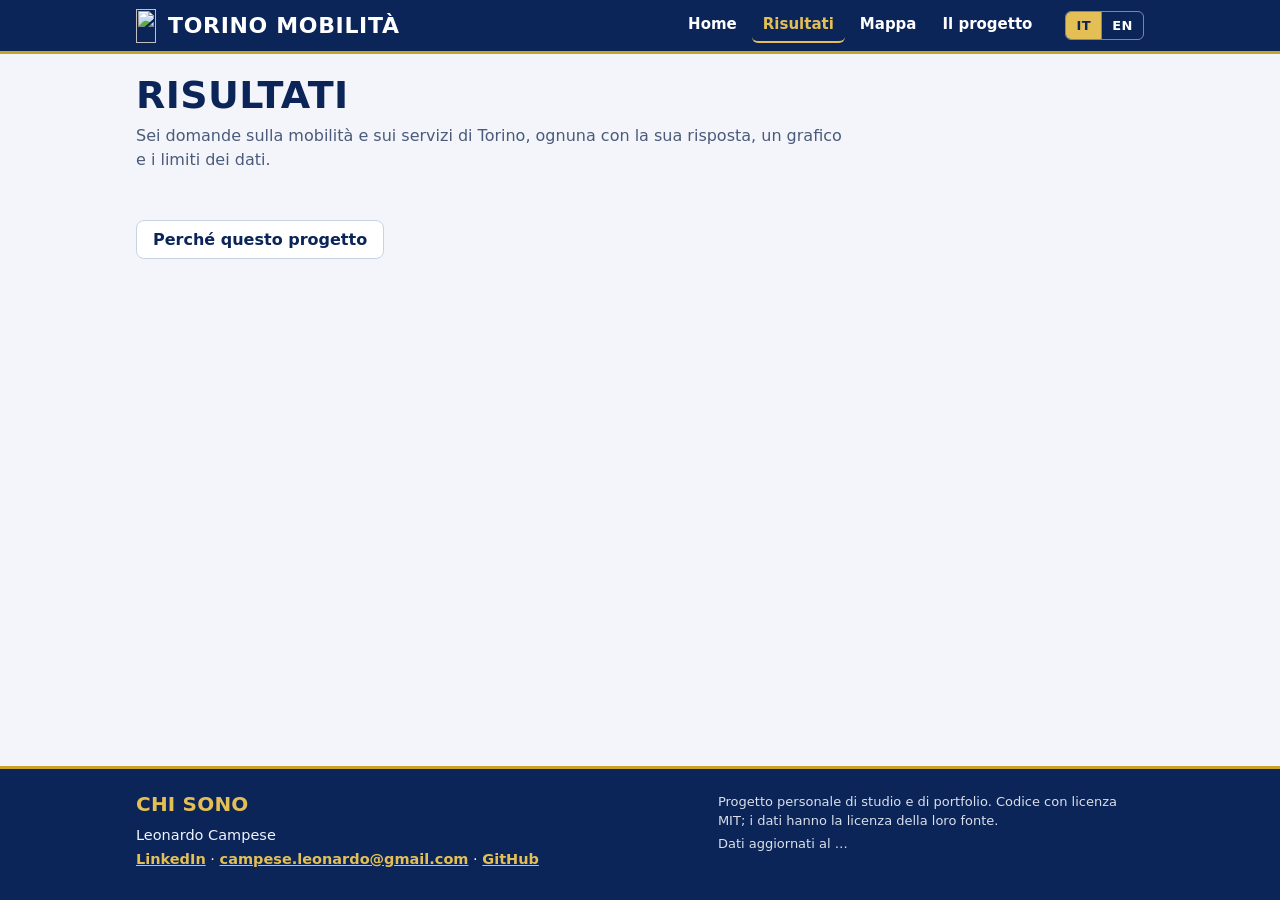
==== risultati.html @ 7cfeeca3 "L21 punto 1: TomTom fuori dal testo visibile; riga Fonti in ogni scheda (ultima della parte chiusa) " ====
<!doctype html>
<html lang="it">
<head>
<meta charset="utf-8">
<meta name="viewport" content="width=device-width, initial-scale=1">
<title data-en="Results — Torino Mobilità">Risultati — Torino Mobilità</title>
<meta name="description" content="Sei domande sulla mobilità e sui servizi di Torino, ognuna con la sua risposta, un grafico e i limiti dei dati.">
<meta name="theme-color" content="#0b2559">
<link rel="icon" href="assets/icona-32.png" sizes="32x32" type="image/png">
<link rel="apple-touch-icon" href="assets/icona-180.png">
<meta property="og:type" content="website">
<meta property="og:site_name" content="Torino Mobilità">
<meta property="og:locale" content="it_IT">
<meta property="og:title" content="Risultati — Torino Mobilità">
<meta property="og:description" content="Sei domande sulla mobilità e sui servizi di Torino, ognuna con la sua risposta, un grafico e i limiti dei dati.">
<meta property="og:url" content="https://campeseleonardo-tech.github.io/Turin-mobility/risultati.html">
<meta property="og:image" content="https://campeseleonardo-tech.github.io/Turin-mobility/assets/anteprima.png">
<meta property="og:image:width" content="1200">
<meta property="og:image:height" content="630">
<meta name="twitter:card" content="summary_large_image">
<meta name="twitter:title" content="Risultati — Torino Mobilità">
<meta name="twitter:description" content="Sei domande sulla mobilità e sui servizi di Torino, ognuna con la sua risposta, un grafico e i limiti dei dati.">
<meta name="twitter:image" content="https://campeseleonardo-tech.github.io/Turin-mobility/assets/anteprima.png">
<link rel="stylesheet" href="assets/stile.css">
</head>
<body>
<header class="barra-alta"><div class="dentro">
  <a class="marchio" href="index.html"><img src="assets/logo.png" alt="" width="23" height="34">Torino Mobilità</a>
  <nav aria-label="Pagine del sito" data-en-label="Site pages"><a href="index.html" data-en="Home">Home</a><a href="risultati.html" aria-current="page" data-en="Results">Risultati</a><a href="mappa_torino.html" data-en="Map">Mappa</a><a href="progetto.html" data-en="The project">Il progetto</a></nav>
  <div class="lingua" role="group" aria-label="Lingua"  data-en-label="Language"><button type="button" data-l="it" aria-pressed="true" title="Italiano">IT</button><button type="button" data-l="en" aria-pressed="false" title="English">EN</button></div>
</div></header>
<main>
<div class="testa">
  <div>
    <h1 data-en="Results">Risultati</h1>
    <p class="sub" data-en="Six questions about mobility and services in Turin, each with its answer, a chart and the limits of the data.">Sei domande sulla mobilità e sui servizi di Torino, ognuna con la sua risposta, un grafico e i limiti dei dati.</p>
  </div>
</div>

<div id="galleria" class="galleria"></div>

<p class="sub perche" style="margin-top:22px"><a class="btn" href="progetto.html" data-en="Why this project">Perché questo progetto</a></p>

<dialog id="finestra" aria-labelledby="finTitolo">
  <div class="fin-testa">
    <div>
      <div id="finMeta" class="fin-meta"></div>
      <h2 id="finTitolo"></h2>
    </div>
    <button class="fin-chiudi" id="finChiudi" aria-label="Chiudi" data-en-label="Close">×</button>
  </div>
  <div class="fin-corpo" id="finCorpo"></div>
</dialog>
</main>
<footer class="piede"><div class="dentro">
  <div>
    <h2 data-en="About me">Chi sono</h2>
    <p>Leonardo Campese</p>
    <p><a href="https://www.linkedin.com/in/leocampese/">LinkedIn</a> · <a href="mailto:campese.leonardo@gmail.com">campese.leonardo@gmail.com</a> · <a href="https://github.com/campeseleonardo-tech/Turin-mobility">GitHub</a></p>
  </div>
  <div>
    <p class="piccolo" data-en="Personal study and portfolio project. Code under the MIT licence; data keep the licence of their source.">Progetto personale di studio e di portfolio. Codice con licenza MIT; i dati hanno la licenza della loro fonte.</p>
    <p class="piccolo" id="datiAggiornati">Dati aggiornati al …</p>
  </div>
</div></footer>

<!-- le schede dei risultati; se manca, la pagina funziona lo stesso -->
<script src="data/schede_risultati.js"></script>
<script src="assets/sito.js"></script>
<script src="assets/gara.js"></script>
<script src="assets/area.js"></script>
<script src="assets/animazioni.js"></script>
<script>Sito.avvia();</script>
<script>
"use strict";
const $ = id => document.getElementById(id);
let schede = [];

const esc = Sito.esc, formattaNumero = Sito.formattaNumero, T = Sito.T;
const forma = s => (Sito.lingua() === "en" && s.forma_en) ? s.forma_en : s.forma;   // la forma nella lingua scelta
function conUnita(n, unita){ return formattaNumero(n) + (unita ? (unita === "%" ? "%" : " " + esc(unita)) : ""); }
function valoreGrande(n){ return formattaNumero(n.valore) + (n.unita === "%" ? "%" : ""); }
/* attributi per i numeri che salgono (assets/sito.js): un numero, oppure una forbice «21–28» */
function attrConta(n){
  if(typeof n.valore === "number") return ` data-valore="${n.valore}"`;
  const m = /^(\d+)\s*[–-]\s*(\d+)$/.exec(String(n.valore));
  return m ? ` data-forbice="${m[1]},${m[2]}"` : "";
}
function dopoGrande(n){ return n.unita && n.unita !== "%" ? esc(n.unita) + " " : ""; }

/* una scheda valida ha la «forma» (scripts/schede_risultati.py) */
function schedaValida(r){
  const f = r && r.forma;
  return !!(f && typeof f.titolo === "string" && f.numero && Array.isArray(f.punti));
}

/* numero mostrato in pagina (1-5); il numero interno (s.risultato) resta valido per i link #rN */
function numeroDi(s){ return s.numero_pubblico != null ? s.numero_pubblico : s.risultato; }

/* ---------------- elenco ---------------- */
function mostraGalleria(){
  const g = $("galleria");
  if(!schede.length){
    g.innerHTML = `<div class="vuoto" style="flex:1 1 100%">${T("Nessun risultato trovato.", "No results found.")}</div>`;
    return;
  }
  g.innerHTML = schede.map((s, i) => {
    const f = forma(s);
    return `<button class="scheda" data-i="${i}" aria-haspopup="dialog">
      <div class="scheda-alto"><span>${T("Risultato", "Result")} ${esc(numeroDi(s))}</span></div>
      <h3>${esc(f.titolo)}</h3>
      <p class="cerca">${esc(f.domanda)}</p>
      <div class="chiave"><span class="val"${attrConta(f.numero)}>${valoreGrande(f.numero)}</span><span class="txt">${dopoGrande(f.numero)}${esc(f.numero.testo)}</span></div>
      <span class="apri">${T("Apri →", "Open →")}</span>
    </button>`;
  }).join("");
  g.querySelectorAll(".scheda").forEach(b => b.addEventListener("click", () => apri(+b.dataset.i)));
  Sito.osserva(g);
}

/* ---------------- grafici ---------------- */
// «verde»/«rosso» = bene/male; «giallo», «blu», «arancio» = categorie; senza tono = blu neutro
const TONO_COL = {verde:"var(--vr-verde)", rosso:"var(--vr-rosso)", giallo:"var(--vr-giallo)", blu:"var(--neu-blu)", arancio:"var(--neu-arancio)"};
const TONO_TESTO = {verde:"var(--su-verde)", rosso:"var(--su-rosso)", giallo:"var(--su-giallo)", blu:"var(--su-giallo)", arancio:"var(--su-giallo)"};
const PALETTE_PILA = ["var(--neu-blu)", "var(--neu-arancio)", "var(--pila-3)", "var(--pila-4)", "var(--pila-5)"];

/* testo del numero di una barra, e larghezza (in caratteri) della colonna dei numeri: la stessa in tutte le righe del grafico */
function testoValore(g, v){
  const sep = g.forbice ? " – " : " → ";
  return v.testo ? esc(v.testo)
    : (typeof v.prima === "number" ? conUnita(v.prima, g.unita === "%" ? "%" : "") + sep : "") + conUnita(v.valore, g.unita === "%" ? "%" : "");
}
function larghezzaValori(g, voci){
  return Math.max(3, ...voci.map(v => testoValore(g, v).replace(/&[a-z#0-9]+;/g, "x").length));
}
function graficoBarre(g){
  const voci = g.voci || [];
  const max = g.max || Math.max(1, ...voci.flatMap(v => [Math.abs(v.valore||0), Math.abs(v.prima||0)]));
  const larghezza = g.larghezza || larghezzaValori(g, voci);
  const righe = voci.map(v => {
    const pct = x => Math.max(1.5, Math.abs(x) / max * 100);
    const haPrima = typeof v.prima === "number";
    const val = testoValore(g, v);
    return `<div class="barra-riga" style="--cv:${Math.ceil(larghezza * 1.12)}ch">
      <span class="barra-etichetta" title="${esc(v.label)}">${v.link ? `<a href="${esc(v.link)}" class="barra-link">${esc(v.label)}</a>` : esc(v.label)}</span>
      <span class="barra-traccia">
        ${haPrima ? `<span style="width:${pct(v.prima)}%;background:var(--neu-blu-chiaro)"></span>` : ""}
        <span style="width:${pct(v.valore)}%;background:${TONO_COL[v.tono] || "var(--neu-blu)"}"></span>
        ${typeof g.soglia === "number" ? `<span class="soglia" style="left:${g.soglia / max * 100}%" title="${esc(g.soglia_label || "soglia")}"></span>` : ""}
      </span>
      <span class="barra-valore">${val}</span>
    </div>`;
  }).join("");
  const haTesto = voci.some(v => v.testo);
  const unita = g.unita && g.unita !== "%" && !haTesto ? `<div class="nota">${T("Valori in", "Values in")} ${esc(g.unita)}.</div>` : "";
  return righe + unita;
}

/* barre delle differenze: una riga per fascia, la barra va a destra (positiva) o a sinistra (negativa) dello zero;
   sotto la barra il valore e, scritto, il numero di zone che stanno dietro la differenza */
function graficoBarreDiff(g){
  const voci = g.voci || [];
  const max = g.max || Math.max(1, ...voci.map(v => Math.abs(v.valore || 0)));
  return voci.map(v => {
    const ok = typeof v.valore === "number";
    const w = ok ? Math.max(1.5, Math.abs(v.valore) / max * 50) : 0;
    const barra = ok ? `<span class="${v.valore >= 0 ? "pos" : "neg"}" style="width:${w}%"></span>` : "";
    const segno = ok && v.valore > 0 ? "+" : "";
    return `<div class="diff-riga"><span class="barra-etichetta">${esc(v.label)}</span><span class="diff-traccia" role="img" aria-label="${esc(v.label)}">${barra}</span>
      <span class="diff-testo">${ok ? segno + formattaNumero(v.valore) + (g.unita ? " " + esc(g.unita) : "") : T("non confrontabile", "not comparable")} <small>${esc(v.testo || "")}</small></span></div>`;
  }).join("");
}

/* il numero grande disegnato: omini, quadratini o pallini (dalla scheda: f.unita) */
const OMINO = '<svg viewBox="0 0 24 48" class="omino{c}" aria-hidden="true"><circle cx="12" cy="7" r="6"/><path d="M5 17h14a3 3 0 0 1 3 3v14h-4v14h-5V34h-2v14H6V34H2V20a3 3 0 0 1 3-3z"/></svg>';
function unitaHtml(u){
  if(!u) return "";
  const n = Math.max(0, Math.round(u.colorati || 0)), tot = Math.max(1, u.totale || 10);
  let corpo = "";
  if(u.tipo === "omini") corpo = `<div class="riga-figure" role="img" aria-label="${esc(u.didascalia || "")}">${Array.from({length: tot}, (_, i) => OMINO.replace("{c}", i < n ? " acceso" : "")).join("")}</div>`;
  else if(u.tipo === "quadratini") corpo = `<div class="quadri" role="img" aria-label="${esc(u.didascalia || "")}">${Array.from({length: tot}, (_, i) => `<i class="${i < n ? "acceso" : ""}"></i>`).join("")}</div>`;
  else if(u.tipo === "pallini") corpo = `<div class="pallini" role="img" aria-label="${esc(u.didascalia || "")}">${(u.pallini || []).map(p => `<span><i class="tono-${esc(p.tono || "grigio")}"></i>${esc(p.label)}</span>`).join("")}</div>`;
  return `<div class="unita">${corpo}${u.didascalia ? `<p class="didascalia">${esc(u.didascalia)}</p>` : ""}</div>`;
}

/* barre a gruppi: un titolo per gruppo (es. fascia) e sotto le sue barre (es. le due stime), tutte sulla stessa scala */
function graficoBarreGruppi(g){
  const tuttiValori = larghezzaValori(g, (g.gruppi || []).flatMap(gr => gr.voci || []));
  return (g.gruppi || []).map(gr => `<div class="etichetta-gruppo">${esc(gr.label)}</div>` + graficoBarre({voci: gr.voci, unita: g.unita, max: g.max, larghezza: tuttiValori})).join("");
}

function graficoPila(g){
  const voci = g.voci || [];
  const tot = voci.reduce((a, v) => a + Math.max(0, v.valore || 0), 0) || 1;
  const col = (v, j) => TONO_COL[v.tono] || PALETTE_PILA[j % PALETTE_PILA.length];
  const pezzi = voci.map((v, j) => `<span style="width:${Math.max(0, v.valore) / tot * 100}%;background:${col(v, j)}" title="${esc(v.label)}"></span>`).join("");
  const leg = voci.map((v, j) => `<span><i style="background:${col(v, j)}"></i>${esc(v.label)}: <b>${conUnita(v.valore, g.unita === "%" ? "%" : g.unita)}</b></span>`).join("");
  return `<div class="pila" role="img" aria-label="${esc(g.titolo)}">${pezzi}</div><div class="legenda">${leg}</div>`;
}

/* barre a 100% impilate, una per riga (es. feriale, sabato, domenica); legenda dalla prima riga */
function graficoPila100(g){
  const righe = g.righe || [];
  const corpo = righe.map(r => {
    const tot = r.voci.reduce((a, v) => a + Math.max(0, v.valore || 0), 0) || 1;
    const pezzi = r.voci.map(v => {
      const w = Math.max(0, v.valore) / tot * 100;
      return `<span style="width:${w}%;background:${TONO_COL[v.tono] || "var(--neu-blu)"};color:${TONO_TESTO[v.tono] || "var(--ink)"}" title="${esc(v.label)}: ${conUnita(Math.round(v.valore), "%")}">${w >= 9 ? formattaNumero(Math.round(w)) + "%" : ""}</span>`;
    }).join("");
    return `<div class="pila100-riga"><span class="barra-etichetta">${esc(r.label)}</span><div class="pila" role="img" aria-label="${esc(r.label)}">${pezzi}</div></div>`;
  }).join("");
  const leg = (righe[0] ? righe[0].voci : []).map(v => `<span><i style="background:${TONO_COL[v.tono] || "var(--neu-blu)"}"></i>${esc(v.label)}</span>`).join("");
  return corpo + `<div class="legenda">${leg}</div>`;
}

/* linea su poche categorie (es. fasce orarie); asse da zero, valore scritto su ogni punto */
function graficoLinea(g){
  const LW = 480, LH = 190, PL = 56, PR = 56, PT = 22, PB = 34, AW = LW - PL - PR, AH = LH - PT - PB;
  const cat = g.categorie || [], serie = g.serie || [];
  const max = Math.max(1, ...serie.flatMap(s => s.valori.filter(v => typeof v === "number")));
  const tetto = Math.ceil(max * 1.15 / 5) * 5;
  const X = i => PL + (cat.length > 1 ? i / (cat.length - 1) : .5) * AW, Y = v => PT + (1 - v / tetto) * AH;
  const guide = [0, tetto / 2, tetto].map(v => `<line x1="${PL}" x2="${LW - PR}" y1="${Y(v).toFixed(1)}" y2="${Y(v).toFixed(1)}" style="stroke:var(--line)"/>`
    + `<text x="${PL - 6}" y="${(Y(v) + 4).toFixed(1)}" text-anchor="end" font-size="10" style="fill:var(--muted)">${formattaNumero(v)}${g.unita === "%" ? "%" : ""}</text>`).join("");
  // l'etichetta non deve uscire dal disegno: centro tenuto a mezza larghezza stimata (0,6 x 10 px per carattere) dal bordo
  const xEt = (i, c) => Math.min(LW - 3 - c.length * 3, Math.max(3 + c.length * 3, X(i)));
  const nomi = cat.map((c, i) => `<text x="${xEt(i, String(c)).toFixed(1)}" y="${LH - 12}" text-anchor="middle" font-size="10" style="fill:var(--muted)">${esc(c)}</text>`).join("");
  const linee = serie.map(s => {
    const pts = s.valori.map((v, i) => `${X(i).toFixed(1)},${Y(v).toFixed(1)}`);
    const punti = s.valori.map((v, i) => `<circle cx="${X(i).toFixed(1)}" cy="${Y(v).toFixed(1)}" r="3.5" style="fill:var(--accent)"/>`
      + `<text x="${X(i).toFixed(1)}" y="${(Y(v) - 8).toFixed(1)}" text-anchor="middle" font-size="11" font-weight="700" style="fill:var(--ink)">${formattaNumero(v)}${g.unita === "%" ? "%" : ""}</text>`).join("");
    return `<polyline points="${pts.join(" ")}" fill="none" style="stroke:var(--accent)" stroke-width="2.2" stroke-linejoin="round"/>${punti}`;
  }).join("");
  return `<svg viewBox="0 0 ${LW} ${LH}" role="img" aria-label="${esc(g.titolo)}">${guide}${nomi}${linee}</svg>`;
}

/* dispersione: un punto per coppia (x, y, grandezza); linea di riferimento y = linea * x (es. «il doppio») */
function graficoDispersione(g){
  const LW = 480, LH = 250, PL = 44, PR = 14, PT = 12, PB = 44, AW = LW - PL - PR, AH = LH - PT - PB;
  const pts = g.punti || [];
  const passo = v => v <= 60 ? 10 : v <= 150 ? 20 : 30;
  const pX = g.passo_x || passo(60), pY = g.passo_y || passo(ymaxGrezzo(pts));   // passi degli assi: di solito automatici, a mano se servono
  const xmax = Math.ceil(Math.max(10, ...pts.map(p => p[0])) / pX) * pX;
  const ymax = Math.ceil(Math.max(10, ...pts.map(p => p[1])) / pY) * pY;
  const X = v => PL + v / xmax * AW, Y = v => PT + (1 - v / ymax) * AH;
  const maxAuto = Math.max(1, ...pts.map(p => p[2]));
  const tx = [], ty = [];
  for(let v = 0; v <= xmax; v += pX) tx.push(v);
  for(let v = 0; v <= ymax; v += pY) ty.push(v);
  const griglia = tx.map(v => `<line x1="${X(v).toFixed(1)}" x2="${X(v).toFixed(1)}" y1="${PT}" y2="${PT + AH}" style="stroke:var(--line)"/><text x="${X(v).toFixed(1)}" y="${PT + AH + 14}" text-anchor="middle" font-size="10" style="fill:var(--muted)">${v}</text>`).join("")
    + ty.map(v => `<line x1="${PL}" x2="${PL + AW}" y1="${Y(v).toFixed(1)}" y2="${Y(v).toFixed(1)}" style="stroke:var(--line)"/><text x="${PL - 6}" y="${(Y(v) + 3.5).toFixed(1)}" text-anchor="end" font-size="10" style="fill:var(--muted)">${v}</text>`).join("");
  const linee = g.linee || (g.retta ? [] : [{k: g.linea || 2, label: g.linea_label || ""}]);
  // retta di tendenza y = a + b*x (es. prezzo contro servizi), tagliata dentro il grafico
  const retta = (() => {
    const r = g.retta; if(!r) return "";
    let x0 = 0, x1 = xmax;
    if(r.b > 0){ x1 = Math.min(xmax, (ymax - r.a) / r.b); x0 = Math.max(0, -r.a / r.b); }
    const y0 = r.a + r.b * x0, y1 = r.a + r.b * x1;
    return `<line x1="${X(x0).toFixed(1)}" y1="${Y(y0).toFixed(1)}" x2="${X(x1).toFixed(1)}" y2="${Y(y1).toFixed(1)}" style="stroke:var(--accent)" stroke-width="2.2"/>`
      + `<text x="${(X(x1) - 6).toFixed(1)}" y="${(Y(y1) + 14).toFixed(1)}" text-anchor="end" font-size="11" font-weight="700" style="fill:var(--accent)">${esc(r.label || "")}</text>`;
  })();
  const linea = linee.map(l => {
    const xf = Math.min(xmax, ymax / l.k);
    return `<line x1="${X(0)}" y1="${Y(0)}" x2="${X(xf).toFixed(1)}" y2="${Y(l.k * xf).toFixed(1)}" style="stroke:var(--vr-rosso)" stroke-width="2" stroke-dasharray="6 4"/>`
      + `<text x="${(X(xf) - 6).toFixed(1)}" y="${(Y(l.k * xf) + 14).toFixed(1)}" text-anchor="end" font-size="11" font-weight="700" style="fill:var(--vr-rosso)">${esc(l.label)}</text>`;
  }).join("");
  const punti = pts.map(p => `<circle cx="${X(p[0]).toFixed(1)}" cy="${Y(p[1]).toFixed(1)}" r="${(2 + 6 * Math.sqrt(p[2] / maxAuto)).toFixed(1)}" style="fill:var(--neu-blu);fill-opacity:.45;stroke:var(--neu-blu)" stroke-width=".6"><title>${p.length > 3 ? esc(p[3]) + ": " + formattaNumero(Math.round(p[2])) + " " + esc(g.dnome || "abitanti") + ", " + esc(g.xnome || "x") + " " + formattaNumero(Math.round(p[0])) + ", " + esc(g.ynome || "y") + " " + formattaNumero(Math.round(p[1])) : formattaNumero(Math.round(p[2])) + " auto: " + formattaNumero(Math.round(p[0])) + " min in auto, " + formattaNumero(Math.round(p[1])) + " min coi mezzi"}</title></circle>`).join("");
  const assi = `<text x="${PL + AW / 2}" y="${LH - 6}" text-anchor="middle" font-size="11" style="fill:var(--muted)">${esc(g.xlabel || "")}</text>`
    + `<text transform="translate(12 ${PT + AH / 2}) rotate(-90)" text-anchor="middle" font-size="11" style="fill:var(--muted)">${esc(g.ylabel || "")}</text>`;
  return `<svg viewBox="0 0 ${LW} ${LH}" role="img" aria-label="${esc(g.titolo)}">${griglia}${linea}${retta}${punti}${assi}</svg>`;
}
function ymaxGrezzo(pts){ return Math.max(10, ...pts.map(p => p[1])); }

function grafico(g){
  const corpo = g.tipo === "gara" ? (window.Gara ? Gara.html({luoghi: g.luoghi, scelto: g.scelto, giro: true}) : "") : g.tipo === "area" ? (window.Area ? Area.html() : "") : g.tipo === "pila100" ? graficoPila100(g) : g.tipo === "linea" ? graficoLinea(g) : g.tipo === "dispersione" ? graficoDispersione(g) : g.tipo === "barre_diff" ? graficoBarreDiff(g) : g.tipo === "barre_gruppi" ? graficoBarreGruppi(g) : g.tipo === "pila" ? graficoPila(g) : graficoBarre(g);
  return `<div class="grafico"><h5>${esc(g.titolo)}</h5>${corpo}${g.nota ? `<div class="nota">${esc(g.nota)}</div>` : ""}</div>`;
}

/* ---------------- scheda ---------------- */
function elenco(arr, tag){ return Array.isArray(arr) && arr.length ? `<${tag}>${arr.map(x => `<li>${esc(x)}</li>`).join("")}</${tag}>` : ""; }
function parte(titolo, html){ return html ? `<details class="parte"><summary>${titolo}</summary>${html}</details>` : ""; }

let corrente = -1;
function apri(i){
  corrente = i;
  const s = schede[i], f = forma(s);
  $("finMeta").textContent = `${T("Risultato", "Result")} ${numeroDi(s)}`;
  $("finTitolo").textContent = f.titolo;
  const mappa = `<div class="azioni">${f.mappa
    ? `<a class="btn primario" href="mappa_torino.html#tema=${encodeURIComponent(f.mappa.id)}${f.mappa.vista ? "&vista=" + encodeURIComponent(f.mappa.vista) : ""}">${T("Vedi sulla mappa", "See on the map")}</a>` : ""}</div>`;
  const criteri = Array.isArray(f.criteri) && f.criteri.length
    ? `<div class="sottotitolo">${T("I criteri", "The criteria")}</div><table class="param">${f.criteri.map(c => `<tr><td>${esc(c[0])}</td><td>${esc(c[1])}</td></tr>`).join("")}</table>` : "";
  const confronto = Array.isArray(f.confronto) && f.confronto.length
    ? `<div class="sottotitolo">${T("Confronto con GTT", "Comparison with GTT")}</div>${elenco(f.confronto, "ul")}` : "";
  // tutti gli altri grafici sono aperti (Leo, 23/10); resta chiusa solo la parte «come è stato calcolato, e limiti»
  const extra = f.extra
    ? `<div class="sottotitolo">${esc(f.extra.titolo)}</div><p>${esc(f.extra.punto)}</p>${grafico(f.extra.grafico)}` : "";
  const altri = (f.altri || []).length || f.area ? `<div class="sottotitolo">${T("Altri grafici", "More charts")}</div>${(f.area ? [f.area] : []).concat(f.altri || []).map(grafico).join("")}` : "";
  const figura = f.anima && window.Anima ? Anima.html(f.anima) : unitaHtml(f.unita);
  $("finCorpo").innerHTML =
    `<p class="domanda">${esc(f.domanda)}</p>` +
    `<div class="grande"><span class="val"${attrConta(f.numero)}>${valoreGrande(f.numero)}</span><span class="txt">${dopoGrande(f.numero)}${esc(f.numero.testo)}</span></div>` +
    figura +
    elenco(f.punti, "ul").replace("<ul>", '<ul class="punti">') +
    grafico(f.principale) + mappa +
    altri + extra +
    parte(T("Come è stato calcolato, e limiti", "How it was calculated, and limits"),
          (f.tipo_dato ? `<p>${esc(f.tipo_dato)}</p>` : "") + elenco(f.calcolo, "ol") + confronto + criteri + `<div class="sottotitolo">${T("Limiti", "Limits")}</div>` + elenco(f.limiti, "ul") + (f.fonti && f.fonti.length ? `<p class="fonti"><b>${T("Fonti", "Sources")}:</b> ${f.fonti.map(esc).join("; ")}.</p>` : ""));
  const d = $("finestra");
  if(!d.open) d.showModal();
  d.scrollTop = 0;
  Sito.osserva($("finCorpo"));
  try { history.replaceState(null, "", "#p" + numeroDi(s)); } catch(e){}
}
function chiudi(){
  $("finestra").close();
}
$("finChiudi").addEventListener("click", chiudi);
$("finestra").addEventListener("click", e => { if(e.target === e.currentTarget) chiudi(); });
$("finestra").addEventListener("close", () => { try { history.replaceState(null, "", location.pathname); } catch(e){} });

/* ---------------- avvio ---------------- */
for(const s of (Array.isArray(window.SCHEDE_RISULTATI) ? window.SCHEDE_RISULTATI : [])){
  if(schedaValida(s)) schede.push(s);
}
schede.sort((a, b) => (parseFloat(numeroDi(a)) || 99) - (parseFloat(numeroDi(b)) || 99));
mostraGalleria();
Sito.dataAggiornamento();
// cambio di lingua: si ridisegnano l'elenco e, se aperta, la scheda
window.addEventListener("lingua", () => { mostraGalleria(); if($("finestra").open && corrente >= 0) apri(corrente); });
// #r4 = numero interno (link di prima, restano validi); #p2 = numero in pagina (1-5)
function apriDalIndirizzo(){
  const dalLink = /^#([rp])(\d+)$/.exec(location.hash);
  if(!dalLink) return;
  const k = schede.findIndex(s => dalLink[1] === "r" ? s.risultato === dalLink[2] : String(numeroDi(s)) === dalLink[2]);
  if(k >= 0) apri(k);
}
apriDalIndirizzo();
window.addEventListener("hashchange", apriDalIndirizzo);   // l'indirizzo cambia senza ricaricare la pagina (#p3, #r6)
</script>
</body>
</html>
---- assets/stile.css ----
/* Stile «Torino» del sito (scelto da Leo il 22/10/2026): blu e oro, verde acqua per il bene, granata per il male.
   Font: Barlow Condensed (titoli) e Barlow (testi), salvati in assets/font/. Modo scuro con prefers-color-scheme.
   I colori stanno SOLO qui (variabili in :root): le pagine non ne scrivono altri. La mappa copia le stesse variabili. */

@font-face{font-family:"Barlow";font-style:normal;font-weight:400;font-display:swap;src:url(font/Barlow-400.woff2) format("woff2")}
@font-face{font-family:"Barlow";font-style:normal;font-weight:600;font-display:swap;src:url(font/Barlow-600.woff2) format("woff2")}
@font-face{font-family:"Barlow Condensed";font-style:normal;font-weight:600;font-display:swap;src:url(font/BarlowCondensed-600.woff2) format("woff2")}
@font-face{font-family:"Barlow Condensed";font-style:normal;font-weight:700;font-display:swap;src:url(font/BarlowCondensed-700.woff2) format("woff2")}

:root{
  --bg:#f3f5fa; --card:#ffffff; --ink:#0b2559; --muted:#4a5a7a; --line:#c9d2e4; --traccia:#e3e8f2; --hover:#eaeef7; --sunk:#f7f8fc;
  --accent:#0b3a8c; --on-accent:#ffffff; --oro:#c9a227; --ombra:rgba(11,37,89,.14);
  --barra:#0b2559; --su-barra:#ffffff; --oro-su-barra:#e3bf55; --piede:#0b2559; --su-piede:#f1f4fb; --link-piede:#e3bf55;
  /* bene -> male: verde acqua -> granata; categorie: blu e oro */
  --vr-verde:#0a7f7a; --vr-giallo:#e8cf7a; --vr-rosso:#a61e33;
  --su-verde:#ffffff; --su-giallo:#0b2559; --su-rosso:#ffffff;
  --neu-blu:#6f8fc7; --neu-blu-chiaro:#bccbe6; --neu-arancio:#c9a227; --pila-3:#9aa8c2; --pila-4:#d9bf6a; --pila-5:#8d7bb0;
  --omino:#9aa8c2; --pill-misurato-bg:#e3f3f1; --pill-misurato:#075e5a; --pill-misurato-linea:#9fd3cf;
  --font-titoli:"Barlow Condensed","Arial Narrow",system-ui,sans-serif; --font-testi:"Barlow",system-ui,-apple-system,"Segoe UI",Roboto,sans-serif;
}
@media (prefers-color-scheme:dark){
  :root{
    --bg:#08142e; --card:#0f2147; --ink:#f1f4fb; --muted:#a8b5d1; --line:#27407a; --traccia:#1a2f5e; --hover:#162b58; --sunk:#0c1b3c;
    --accent:#e3bf55; --on-accent:#08142e; --oro:#e0b84a; --ombra:rgba(0,0,0,.45);
    --barra:#050d20; --su-barra:#f1f4fb; --oro-su-barra:#e3bf55; --piede:#050d20; --su-piede:#f1f4fb; --link-piede:#e3bf55;
    --vr-verde:#32cfc2; --vr-giallo:#e0b84a; --vr-rosso:#ee6a80;
    --su-verde:#08142e; --su-giallo:#08142e; --su-rosso:#08142e;
    --neu-blu:#7f9ed6; --neu-blu-chiaro:#3b5a99; --neu-arancio:#e0b84a; --pila-3:#6b7ea5; --pila-4:#b89a3e; --pila-5:#9c8bc4;
    --omino:#5b6f9a; --pill-misurato-bg:#0f3a45; --pill-misurato:#7fe0d6; --pill-misurato-linea:#1f6f78;
  }
}

*{box-sizing:border-box}
html,body{margin:0;padding:0;background:var(--bg);color:var(--ink);font:16px/1.5 var(--font-testi)}
body{min-height:100vh;display:flex;flex-direction:column}
main,.pagina{width:100%;max-width:1040px;margin:0 auto;padding:22px 16px 36px;flex:1}
h1,h2,h3,h4,h5{font-family:var(--font-titoli);font-weight:700;letter-spacing:.01em;margin:0}
a{color:var(--accent)}
a:focus-visible,button:focus-visible,summary:focus-visible{outline:2px solid var(--oro);outline-offset:2px}

/* barra in alto */
.barra-alta{background:var(--barra);color:var(--su-barra);border-bottom:3px solid var(--oro)}
.barra-alta .dentro{max-width:1040px;margin:0 auto;padding:8px 16px;display:flex;align-items:center;gap:6px 22px;flex-wrap:wrap}
.marchio{display:flex;align-items:center;gap:9px;color:var(--su-barra);text-decoration:none;font:700 22px/1 var(--font-titoli);text-transform:uppercase;letter-spacing:.03em}
.marchio img{width:auto;height:34px;display:block}
.barra-alta nav{display:flex;flex-wrap:wrap;gap:2px 4px;margin-left:auto}
.barra-alta nav a{color:var(--su-barra);text-decoration:none;font:600 15px/1 var(--font-testi);padding:9px 11px;border-radius:6px;border-bottom:2px solid transparent}
.barra-alta nav a:hover{background:rgba(255,255,255,.1)}
.barra-alta nav a[aria-current="page"]{border-bottom-color:var(--oro-su-barra);color:var(--oro-su-barra)}
@media (max-width:560px){ .barra-alta nav{margin-left:0;width:100%} .marchio{font-size:20px} }

/* piè di pagina */
.piede{background:var(--piede);color:var(--su-piede);border-top:3px solid var(--oro);margin-top:24px}
.piede .dentro{max-width:1040px;margin:0 auto;padding:20px 16px 26px;display:grid;grid-template-columns:1.3fr 1fr;gap:14px 28px;font-size:14.5px}
@media (max-width:640px){ .piede .dentro{grid-template-columns:1fr} }
.piede h2{font-size:20px;text-transform:uppercase;margin:0 0 6px;color:var(--link-piede)}
.piede p{margin:3px 0}
.piede a{color:var(--link-piede);font-weight:600}
.piede .piccolo{font-size:13px;opacity:.9}

/* titoli e testi di pagina */
.testa{display:flex;align-items:flex-start;justify-content:space-between;gap:12px;flex-wrap:wrap;margin-bottom:8px}
h1{font-size:38px;line-height:1.05;text-transform:uppercase;margin:0 0 8px}
.sub{color:var(--muted);font-size:16px;margin:0 0 18px;max-width:70ch}
.intro{margin:0 0 22px;padding:0;list-style:none;max-width:62ch;font-size:18px}
.intro li{margin:4px 0}
h2.sezione{font-size:15px;letter-spacing:.1em;text-transform:uppercase;color:var(--muted);margin:0 0 10px;font-family:var(--font-testi);font-weight:600}
@media (max-width:640px){ h1{font-size:32px} }

/* pulsanti */
.btn{display:inline-block;border:1px solid var(--line);background:var(--card);border-radius:8px;padding:9px 16px;font:600 16px var(--font-testi);cursor:pointer;color:var(--ink);text-decoration:none}
.btn:hover{background:var(--hover)}
.btn.primario{background:var(--accent);color:var(--on-accent);border-color:var(--accent)}
.btn.primario:hover{filter:brightness(1.12)}
.bottoni{display:flex;flex-wrap:wrap;gap:12px;margin-bottom:34px}
.bottoni .btn{flex:1 1 200px;text-align:center;border:2px solid var(--accent);border-radius:10px;padding:16px 22px;font:700 24px var(--font-titoli);text-transform:uppercase;letter-spacing:.03em;color:var(--accent);background:var(--card)}
.bottoni .btn.primario{background:var(--accent);color:var(--on-accent)}
.bottoni .btn:hover,.bottoni .btn:focus-visible{box-shadow:0 4px 18px var(--ombra)}
.back{font-size:15px;color:var(--accent);text-decoration:none;white-space:nowrap;font-weight:600}
.back:hover{text-decoration:underline}

/* riquadri della home e schede dell'elenco */
/* tre per riga; con 5 riquadri 3 + 2 centrati, con 6 tre + tre */
.riquadri,.galleria{display:flex;flex-wrap:wrap;justify-content:center;gap:14px;margin-bottom:22px}
.riquadri>*,.galleria>*{flex:0 1 calc((100% - 28px) / 3);min-width:0}
@media (max-width:980px){ .riquadri>*,.galleria>*{flex-basis:calc((100% - 14px) / 2)} }
@media (max-width:720px){ .riquadri>*,.galleria>*{flex-basis:100%} }
input[type=range]{accent-color:var(--oro)}
.riquadro,.scheda{box-sizing:border-box;display:flex;flex-direction:column;gap:8px;text-decoration:none;color:inherit;text-align:left;font:inherit;cursor:pointer;
  background:var(--card);border:1px solid var(--line);border-top:5px solid var(--oro);border-radius:8px;padding:16px 18px;box-shadow:0 2px 10px var(--ombra);transition:box-shadow .15s,border-color .15s}
.riquadro:hover,.riquadro:focus-visible,.scheda:hover,.scheda:focus-visible{border-color:var(--accent);box-shadow:0 4px 18px var(--ombra)}
.riquadro .num,.scheda-alto{display:flex;justify-content:space-between;align-items:center;gap:8px;font-size:13px;color:var(--muted);text-transform:uppercase;letter-spacing:.07em;font-weight:600}
.riquadro h3,.scheda h3{margin:0;font-size:23px;line-height:1.15;text-transform:uppercase}
.scheda .cerca{margin:0;color:var(--muted);font-size:14.5px}
.riquadro .grande,.chiave{display:flex;align-items:baseline;gap:10px;border-top:1px solid var(--line);padding-top:10px;margin-top:auto}
.riquadro .grande .val,.chiave .val{font:700 40px/1 var(--font-titoli);color:var(--accent);white-space:nowrap;font-variant-numeric:tabular-nums}
.riquadro .grande .txt,.chiave .txt{font-size:14px;color:var(--muted)}
.apri{font-size:14.5px;font-weight:600;color:var(--accent);margin-top:auto}
.vuoto{color:var(--muted);font-size:15px;text-align:center;padding:20px}

/* finestra della scheda (si apre con una dissolvenza) */
dialog{border:none;border-radius:10px;padding:0;width:min(780px,calc(100vw - 24px));max-height:calc(100vh - 24px);box-shadow:0 20px 60px var(--ombra);color:var(--ink);background:var(--card)}
dialog::backdrop{background:rgba(5,13,32,.62)}
@media (prefers-reduced-motion:no-preference){
  dialog[open]{animation:dissolvi .28s ease-out}
  dialog[open]::backdrop{animation:dissolvi .28s ease-out}
  @keyframes dissolvi{from{opacity:0;transform:translateY(8px)}to{opacity:1;transform:none}}
}
.fin-testa{position:sticky;top:0;z-index:1;background:var(--card);border-bottom:3px solid var(--oro);padding:14px 20px;display:flex;justify-content:space-between;align-items:flex-start;gap:12px}
.fin-testa h2{font-size:28px;line-height:1.1;margin:4px 0 0;text-transform:uppercase}
.fin-meta{font-size:13px;color:var(--muted);text-transform:uppercase;letter-spacing:.07em;font-weight:600}
.fin-chiudi{border:none;background:none;font-size:28px;line-height:1;cursor:pointer;color:var(--muted);padding:2px 8px;border-radius:6px}
.fin-chiudi:hover{background:var(--hover);color:var(--ink)}
.fin-corpo{padding:14px 20px 22px}
.domanda{margin:0 0 14px;color:var(--muted);font-size:17px}
.fin-corpo .grande{display:flex;align-items:baseline;gap:12px;margin:0 0 12px;flex-wrap:wrap}
.fin-corpo .grande .val{font:700 56px/1 var(--font-titoli);color:var(--accent);white-space:nowrap;font-variant-numeric:tabular-nums}
.fin-corpo .grande .txt{font-size:16px;color:var(--ink);flex:1 1 220px}
.punti{margin:14px 0 6px;padding-left:20px}
.punti li{margin:6px 0}
.azioni{margin:12px 0 4px;display:flex;flex-wrap:wrap;gap:8px}
details.parte{border:1px solid var(--line);border-radius:8px;padding:9px 14px;background:var(--sunk);margin-top:8px}
details.parte summary{cursor:pointer;font-weight:600}
details.parte[open] summary{margin-bottom:8px}
details.parte ol,details.parte ul{margin:6px 0;padding-left:20px}
details.parte li{margin:4px 0}
details.parte p{margin:6px 0}
.sottotitolo{font-size:13px;letter-spacing:.07em;text-transform:uppercase;color:var(--muted);margin:14px 0 4px;font-weight:600}

/* grafici (solo HTML/CSS e un SVG: la pagina funziona offline) */
.grafico{border:1px solid var(--line);border-radius:8px;padding:12px;background:var(--sunk);min-width:0;margin-top:8px}
.grafico h5{margin:0 0 10px;font-size:17px;text-transform:uppercase;letter-spacing:.02em}
.grafico svg{display:block;width:100%;height:auto}
.grafico .nota{font-size:13px;color:var(--muted);margin-top:8px}
.barra-riga{display:grid;grid-template-columns:minmax(90px,34%) minmax(30px,1fr) var(--cv,auto);align-items:center;gap:8px;margin:6px 0;font-size:14px}
.barra-etichetta{color:var(--muted);line-height:1.25;overflow-wrap:anywhere}
.barra-link{color:var(--accent);text-decoration:none}
.barra-link:hover,.barra-link:focus-visible{text-decoration:underline}
.barra-traccia{position:relative;height:14px;background:var(--traccia);border-radius:4px;overflow:hidden}
.barra-traccia span{position:absolute;left:0;top:0;bottom:0;border-radius:4px}
.barra-traccia .soglia{width:2px;border-radius:0;background:var(--ink)}
.barra-valore{font-weight:700;font-variant-numeric:tabular-nums;white-space:nowrap}
.diff-riga{display:grid;grid-template-columns:minmax(90px,30%) 1fr;gap:3px 10px;align-items:center;margin:8px 0;font-size:14px}
.diff-traccia{position:relative;height:22px;background:var(--traccia);border-radius:4px}
.diff-traccia::after{content:"";position:absolute;left:50%;top:-3px;bottom:-3px;width:2px;background:var(--ink)}
.diff-traccia .pos,.diff-traccia .neg{position:absolute;top:0;bottom:0}
.diff-traccia .pos{left:50%;background:var(--neu-blu);border-radius:0 4px 4px 0}
.diff-traccia .neg{right:50%;background:var(--neu-arancio);border-radius:4px 0 0 4px}
.diff-testo{grid-column:2;font-size:13.5px;font-weight:600;font-variant-numeric:tabular-nums}
.diff-testo small{font-weight:400;font-size:13.5px;color:var(--muted)}
.pila{display:flex;height:24px;border-radius:5px;overflow:hidden;background:var(--traccia)}
.pila span{height:100%}
.pila100-riga{display:grid;grid-template-columns:72px 1fr;align-items:center;gap:8px;margin:7px 0;font-size:14px}
.pila100-riga .pila{height:30px}
.pila100-riga .pila span{display:flex;align-items:center;justify-content:center;font-size:12.5px;font-weight:700;font-variant-numeric:tabular-nums;overflow:hidden}
.legenda{display:flex;flex-wrap:wrap;gap:6px 14px;margin-top:8px;font-size:13.5px;color:var(--muted)}
.legenda i{display:inline-block;width:11px;height:11px;border-radius:3px;margin-right:5px;vertical-align:-1px}
.legenda b{color:var(--ink);font-variant-numeric:tabular-nums}
.grafico .etichetta-gruppo{margin:8px 0 2px;font-size:14px;font-weight:600}
table.param{border-collapse:collapse;font-size:14px;margin-top:6px;width:100%}
table.param td{padding:5px 12px 5px 0;border-bottom:1px solid var(--line);vertical-align:top}
table.param td:first-child{color:var(--muted);width:40%}
/* assi dei grafici SVG */
.svg-asse{stroke:var(--line)}
.svg-testo{fill:var(--muted)}
.svg-forte{fill:var(--ink)}
.svg-accent{fill:var(--accent);stroke:none}
.svg-linea{stroke:var(--accent);fill:none}
.svg-male{stroke:var(--vr-rosso)}
.svg-male-t{fill:var(--vr-rosso)}
.svg-punto{fill:var(--neu-blu);fill-opacity:.45;stroke:var(--neu-blu)}

/* omini, quadratini e pallini: il numero grande disegnato */
.unita{margin:0 0 14px}
.unita .riga-figure{display:flex;flex-wrap:wrap;gap:4px;align-items:flex-end}
.unita .omino{width:26px;height:52px;fill:var(--omino)}
.unita .omino.acceso{fill:var(--vr-rosso)}
.unita .quadri{display:grid;grid-template-columns:repeat(20,1fr);gap:3px;max-width:520px}
.unita .quadri i{display:block;aspect-ratio:1;border-radius:2px;background:var(--traccia)}
.unita .quadri i.acceso{background:var(--vr-rosso)}
.unita .pallini{display:flex;flex-wrap:wrap;gap:8px 10px}
.unita .pallini span{display:inline-flex;align-items:center;gap:6px;font-size:13.5px}
.unita .pallini i{display:inline-block;width:18px;height:18px;border-radius:50%}
.unita .didascalia{margin:6px 0 0;font-size:14px;color:var(--muted)}
.unita .didascalia b{color:var(--ink)}
.tono-verde{background:var(--vr-verde)}.tono-giallo{background:var(--vr-giallo)}.tono-rosso{background:var(--vr-rosso)}.tono-blu{background:var(--neu-blu)}.tono-arancio{background:var(--neu-arancio)}.tono-grigio{background:var(--pila-3)}

/* bottone IT / EN nella barra */
.lingua{display:flex;border:1px solid rgba(255,255,255,.45);border-radius:6px;overflow:hidden}
.lingua button{border:0;background:transparent;color:var(--su-barra);font:600 13px/1 var(--font-testi);padding:7px 10px;cursor:pointer;letter-spacing:.04em}
.lingua button+button{border-left:1px solid rgba(255,255,255,.45)}
.lingua button[aria-pressed="true"]{background:var(--oro-su-barra);color:#0b2559}
.lingua button:hover{background:rgba(255,255,255,.14)}
.lingua button[aria-pressed="true"]:hover{background:var(--oro-su-barra)}
@media (max-width:560px){ .barra-alta .dentro{gap:6px 12px} .lingua{margin-left:auto} }

/* home: riquadro scuro con i mezzi in movimento (assets/mezzi.js); scuro anche nel modo chiaro */
.eroe{position:relative;overflow:hidden;background:linear-gradient(135deg,#08142e 0%,#0b2559 100%);color:#f1f4fb;border-bottom:3px solid var(--oro);min-height:clamp(300px,34vw,430px);display:flex;align-items:center}
.eroe canvas{position:absolute;inset:0;width:100%;height:100%;display:block}
.eroe .dentro{position:relative;width:100%;max-width:1040px;margin:0 auto;padding:28px 16px 30px;pointer-events:none}
.eroe .dentro > *{max-width:30ch}
.eroe h1{font-size:clamp(44px,8vw,84px);line-height:.95;text-transform:uppercase;color:#e3bf55;margin:0 0 12px}
.eroe .sotto{font-size:clamp(17px,2.2vw,21px);margin:0 0 12px;color:#dbe3f5}
.eroe .contatore{font-size:15.5px;margin:0 0 14px;color:#c8d2ea}
.eroe .contatore b{color:#e3bf55;font-variant-numeric:tabular-nums}
.eroe .didascalia-eroe{font-size:13.5px;color:#a8b5d1;margin:0;display:flex;align-items:baseline;gap:10px}
.eroe .orologio{font:700 28px/1 var(--font-titoli);color:#e3bf55;font-variant-numeric:tabular-nums;flex:none}
.eroe.senza-mezzi{min-height:0}
@media (max-width:760px){ .eroe .dentro > *{max-width:none;text-shadow:0 1px 8px #08142e} .eroe canvas{opacity:.75} }

/* anteprima animata nei riquadri della home: la stessa animazione della scheda, in piccolo (assets/animazioni.js) */
.riquadro .anteprima{border:1px solid var(--line);border-radius:8px;background:var(--sunk);padding:10px 12px;min-height:150px;display:flex;flex-direction:column;justify-content:center}
.riquadro .anteprima .anima{margin:0}

/* home, parte 1 «In breve»: due frasi e tre numeri chiave, ognuno col link alla sua scheda */
.in-breve{margin:0 0 30px}
.in-breve .lead{margin:0 0 6px;max-width:62ch;font-size:18px}
.num-chiavi{display:flex;flex-wrap:wrap;gap:14px 22px;margin:16px 0 18px}
.num-chiave{flex:1 1 230px;display:flex;flex-direction:column;gap:6px;text-decoration:none;color:var(--ink);border-left:5px solid var(--oro);padding:4px 0 4px 16px}
.num-chiave .val{font:700 60px/1 var(--font-titoli);color:var(--accent);font-variant-numeric:tabular-nums;white-space:nowrap}
.num-chiave .txt{font-size:16px;color:var(--ink)}
.num-chiave:hover .txt,.num-chiave:focus-visible .txt{text-decoration:underline}
.bottone-mappa{margin:0}

/* home, parte 3 «Il progetto»: fascia scura come l'eroe, con le sei tappe (assets/progetto.js); scura anche nel modo chiaro */
.fascia-progetto{background:linear-gradient(135deg,#08142e 0%,#0b2559 100%);color:#f1f4fb;border-top:3px solid var(--oro);border-bottom:3px solid var(--oro);margin-top:34px}
.fascia-progetto .dentro{max-width:1040px;margin:0 auto;padding:34px 16px 12px}
.fascia-progetto h2{font-size:clamp(36px,6vw,56px);line-height:1;text-transform:uppercase;color:#e3bf55;margin:0 0 10px}
.fascia-progetto .sub{color:#c8d2ea;font-size:18px;margin:0 0 4px;max-width:60ch}
.fascia-progetto .testi{--ink:#f1f4fb;--muted:#a8b5d1;--line:#27407a;--accent:#e3bf55;--card:#0f2147;--hover:#162b58;--on-accent:#08142e}
@media (max-width:820px){ .fascia-progetto .sticky{background:#0b2559} }

/* riga «Fonti» in fondo alla parte chiusa delle schede (L21) */
.fin-corpo .fonti{margin:14px 0 0;font-size:13px;color:var(--muted)}
.fin-corpo .fonti b{color:var(--ink)}
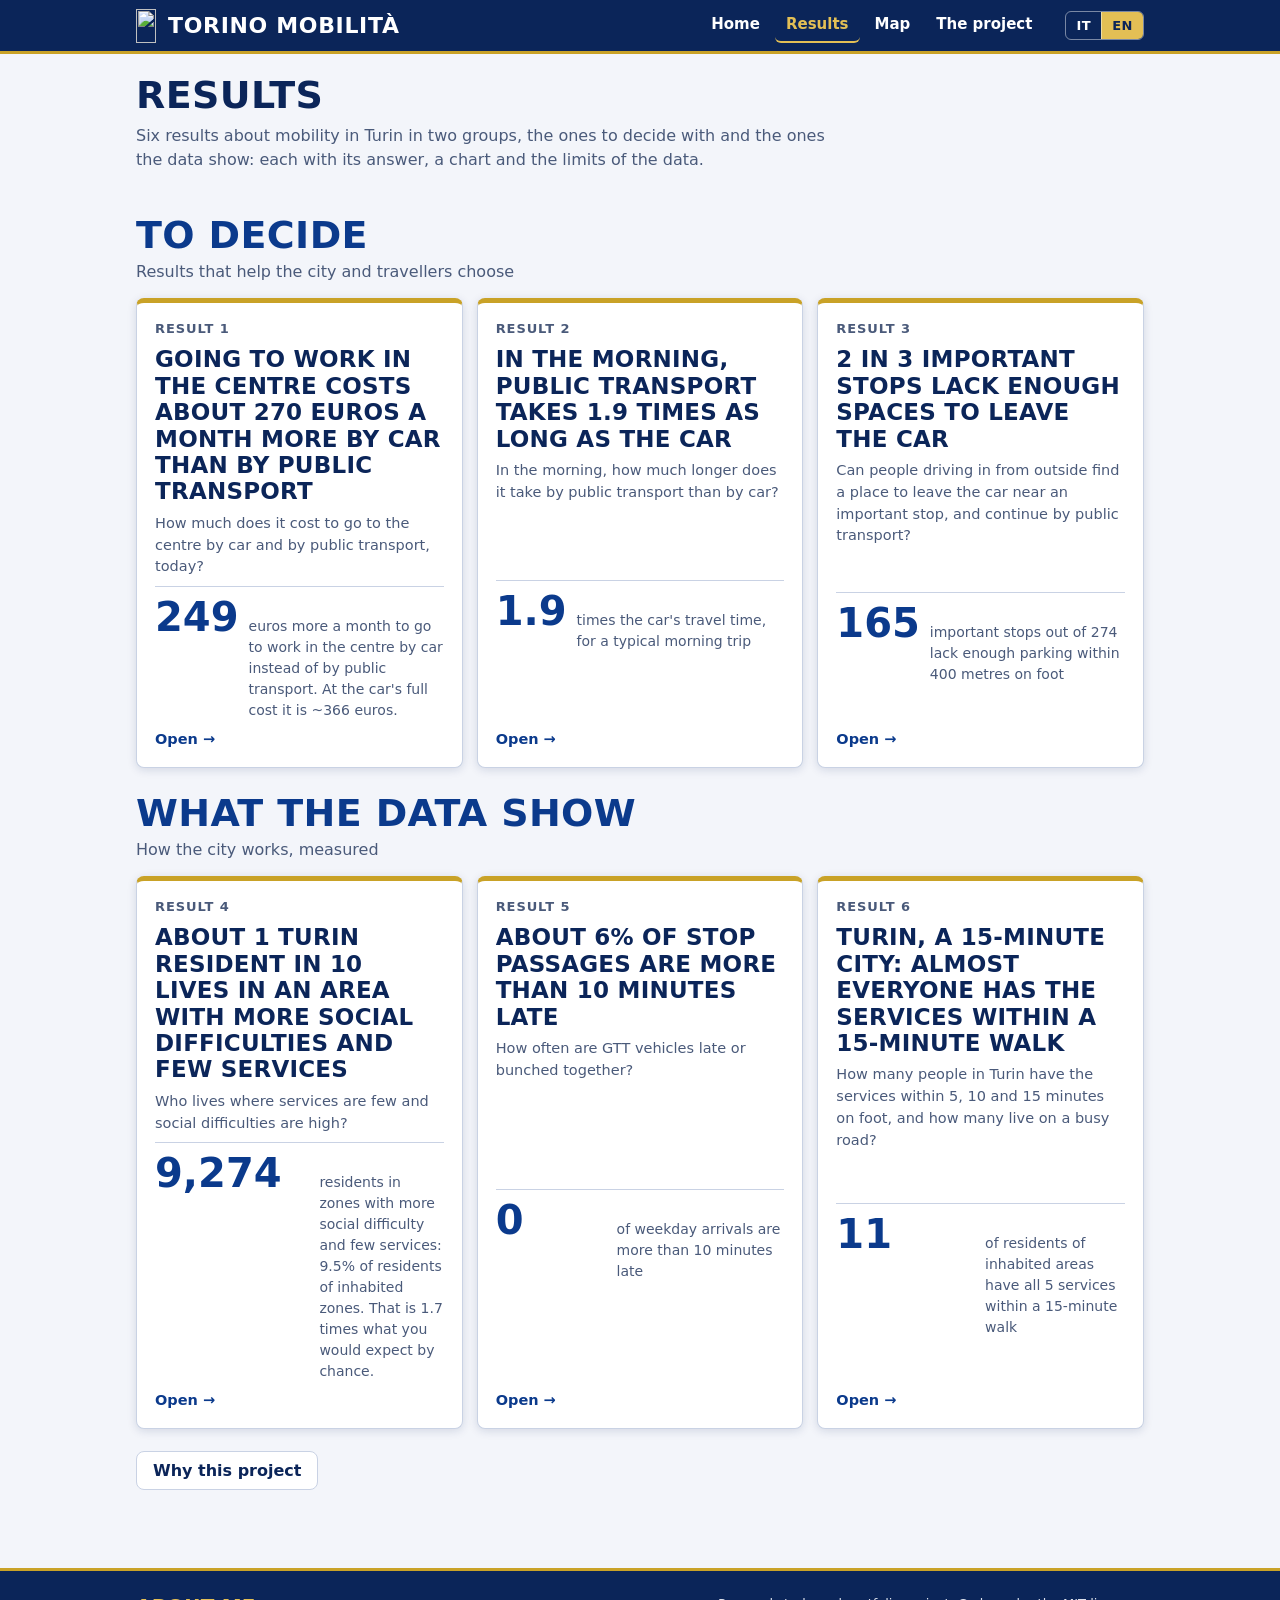
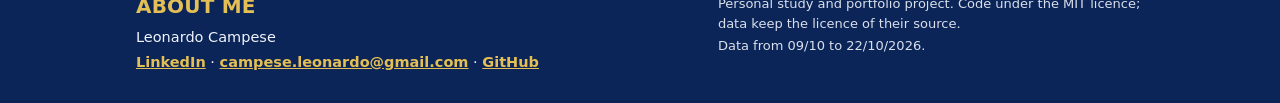
==== commit 6f6908a0: "L22 punto 2: home con due gruppi e titoli brevi, via In breve e fascia Il progetto, risultati.html d" ====
--- a/risultati.html
+++ b/risultati.html
@@ -4,7 +4,7 @@
 <meta charset="utf-8">
 <meta name="viewport" content="width=device-width, initial-scale=1">
 <title data-en="Results — Torino Mobilità">Risultati — Torino Mobilità</title>
-<meta name="description" content="Sei domande sulla mobilità e sui servizi di Torino, ognuna con la sua risposta, un grafico e i limiti dei dati.">
+<meta name="description" content="Sei risultati sulla mobilità di Torino in due gruppi, quelli per decidere e quelli ricavati dai dati: ognuno con la sua risposta, un grafico e i limiti dei dati.">
 <meta name="theme-color" content="#0b2559">
 <link rel="icon" href="assets/icona-32.png" sizes="32x32" type="image/png">
 <link rel="apple-touch-icon" href="assets/icona-180.png">
@@ -12,14 +12,14 @@
 <meta property="og:site_name" content="Torino Mobilità">
 <meta property="og:locale" content="it_IT">
 <meta property="og:title" content="Risultati — Torino Mobilità">
-<meta property="og:description" content="Sei domande sulla mobilità e sui servizi di Torino, ognuna con la sua risposta, un grafico e i limiti dei dati.">
+<meta property="og:description" content="Sei risultati sulla mobilità di Torino in due gruppi, quelli per decidere e quelli ricavati dai dati: ognuno con la sua risposta, un grafico e i limiti dei dati.">
 <meta property="og:url" content="https://campeseleonardo-tech.github.io/Turin-mobility/risultati.html">
 <meta property="og:image" content="https://campeseleonardo-tech.github.io/Turin-mobility/assets/anteprima.png">
 <meta property="og:image:width" content="1200">
 <meta property="og:image:height" content="630">
 <meta name="twitter:card" content="summary_large_image">
 <meta name="twitter:title" content="Risultati — Torino Mobilità">
-<meta name="twitter:description" content="Sei domande sulla mobilità e sui servizi di Torino, ognuna con la sua risposta, un grafico e i limiti dei dati.">
+<meta name="twitter:description" content="Sei risultati sulla mobilità di Torino in due gruppi, quelli per decidere e quelli ricavati dai dati: ognuno con la sua risposta, un grafico e i limiti dei dati.">
 <meta name="twitter:image" content="https://campeseleonardo-tech.github.io/Turin-mobility/assets/anteprima.png">
 <link rel="stylesheet" href="assets/stile.css">
 </head>
@@ -33,11 +33,11 @@
 <div class="testa">
   <div>
     <h1 data-en="Results">Risultati</h1>
-    <p class="sub" data-en="Six questions about mobility and services in Turin, each with its answer, a chart and the limits of the data.">Sei domande sulla mobilità e sui servizi di Torino, ognuna con la sua risposta, un grafico e i limiti dei dati.</p>
+    <p class="sub" data-en="Six results about mobility in Turin in two groups, the ones to decide with and the ones the data show: each with its answer, a chart and the limits of the data.">Sei risultati sulla mobilità di Torino in due gruppi, quelli per decidere e quelli ricavati dai dati: ognuno con la sua risposta, un grafico e i limiti dei dati.</p>
   </div>
 </div>
 
-<div id="galleria" class="galleria"></div>
+<div id="galleria"></div>
 
 <p class="sub perche" style="margin-top:22px"><a class="btn" href="progetto.html" data-en="Why this project">Perché questo progetto</a></p>
 
@@ -94,7 +94,7 @@
   return !!(f && typeof f.titolo === "string" && f.numero && Array.isArray(f.punti));
 }
 
-/* numero mostrato in pagina (1-5); il numero interno (s.risultato) resta valido per i link #rN */
+/* numero mostrato in pagina (1-6); il numero interno (s.risultato) resta valido per i link #rN */
 function numeroDi(s){ return s.numero_pubblico != null ? s.numero_pubblico : s.risultato; }
 
 /* ---------------- elenco ---------------- */
@@ -104,7 +104,7 @@
     g.innerHTML = `<div class="vuoto" style="flex:1 1 100%">${T("Nessun risultato trovato.", "No results found.")}</div>`;
     return;
   }
-  g.innerHTML = schede.map((s, i) => {
+  g.innerHTML = Sito.perGruppi(schede, (s, i) => {
     const f = forma(s);
     return `<button class="scheda" data-i="${i}" aria-haspopup="dialog">
       <div class="scheda-alto"><span>${T("Risultato", "Result")} ${esc(numeroDi(s))}</span></div>
@@ -113,7 +113,7 @@
       <div class="chiave"><span class="val"${attrConta(f.numero)}>${valoreGrande(f.numero)}</span><span class="txt">${dopoGrande(f.numero)}${esc(f.numero.testo)}</span></div>
       <span class="apri">${T("Apri →", "Open →")}</span>
     </button>`;
-  }).join("");
+  }, "galleria");
   g.querySelectorAll(".scheda").forEach(b => b.addEventListener("click", () => apri(+b.dataset.i)));
   Sito.osserva(g);
 }
@@ -328,7 +328,7 @@
 Sito.dataAggiornamento();
 // cambio di lingua: si ridisegnano l'elenco e, se aperta, la scheda
 window.addEventListener("lingua", () => { mostraGalleria(); if($("finestra").open && corrente >= 0) apri(corrente); });
-// #r4 = numero interno (link di prima, restano validi); #p2 = numero in pagina (1-5)
+// #r4 = numero interno (link di prima, restano validi); #p2 = numero in pagina (1-6)
 function apriDalIndirizzo(){
   const dalLink = /^#([rp])(\d+)$/.exec(location.hash);
   if(!dalLink) return;
--- a/assets/stile.css
+++ b/assets/stile.css
@@ -212,23 +212,13 @@
 .riquadro .anteprima{border:1px solid var(--line);border-radius:8px;background:var(--sunk);padding:10px 12px;min-height:150px;display:flex;flex-direction:column;justify-content:center}
 .riquadro .anteprima .anima{margin:0}
 
-/* home, parte 1 «In breve»: due frasi e tre numeri chiave, ognuno col link alla sua scheda */
-.in-breve{margin:0 0 30px}
-.in-breve .lead{margin:0 0 6px;max-width:62ch;font-size:18px}
-.num-chiavi{display:flex;flex-wrap:wrap;gap:14px 22px;margin:16px 0 18px}
-.num-chiave{flex:1 1 230px;display:flex;flex-direction:column;gap:6px;text-decoration:none;color:var(--ink);border-left:5px solid var(--oro);padding:4px 0 4px 16px}
-.num-chiave .val{font:700 60px/1 var(--font-titoli);color:var(--accent);font-variant-numeric:tabular-nums;white-space:nowrap}
-.num-chiave .txt{font-size:16px;color:var(--ink)}
-.num-chiave:hover .txt,.num-chiave:focus-visible .txt{text-decoration:underline}
-.bottone-mappa{margin:0}
-
-/* home, parte 3 «Il progetto»: fascia scura come l'eroe, con le sei tappe (assets/progetto.js); scura anche nel modo chiaro */
-.fascia-progetto{background:linear-gradient(135deg,#08142e 0%,#0b2559 100%);color:#f1f4fb;border-top:3px solid var(--oro);border-bottom:3px solid var(--oro);margin-top:34px}
-.fascia-progetto .dentro{max-width:1040px;margin:0 auto;padding:34px 16px 12px}
-.fascia-progetto h2{font-size:clamp(36px,6vw,56px);line-height:1;text-transform:uppercase;color:#e3bf55;margin:0 0 10px}
-.fascia-progetto .sub{color:#c8d2ea;font-size:18px;margin:0 0 4px;max-width:60ch}
-.fascia-progetto .testi{--ink:#f1f4fb;--muted:#a8b5d1;--line:#27407a;--accent:#e3bf55;--card:#0f2147;--hover:#162b58;--on-accent:#08142e}
-@media (max-width:820px){ .fascia-progetto .sticky{background:#0b2559} }
+/* due gruppi di risultati (home e risultati.html): titolo, riga di spiegazione, riquadri */
+.gruppo{margin:0 0 10px}
+.gruppo-titolo{font-size:clamp(28px,4.4vw,38px);line-height:1.05;text-transform:uppercase;margin:26px 0 4px;color:var(--accent)}
+.gruppo-sub{margin:0 0 14px;color:var(--muted);font-size:16px;max-width:70ch}
+.link-progetto{margin:10px 0 26px}
+
+
 
 /* riga «Fonti» in fondo alla parte chiusa delle schede (L21) */
 .fin-corpo .fonti{margin:14px 0 0;font-size:13px;color:var(--muted)}
